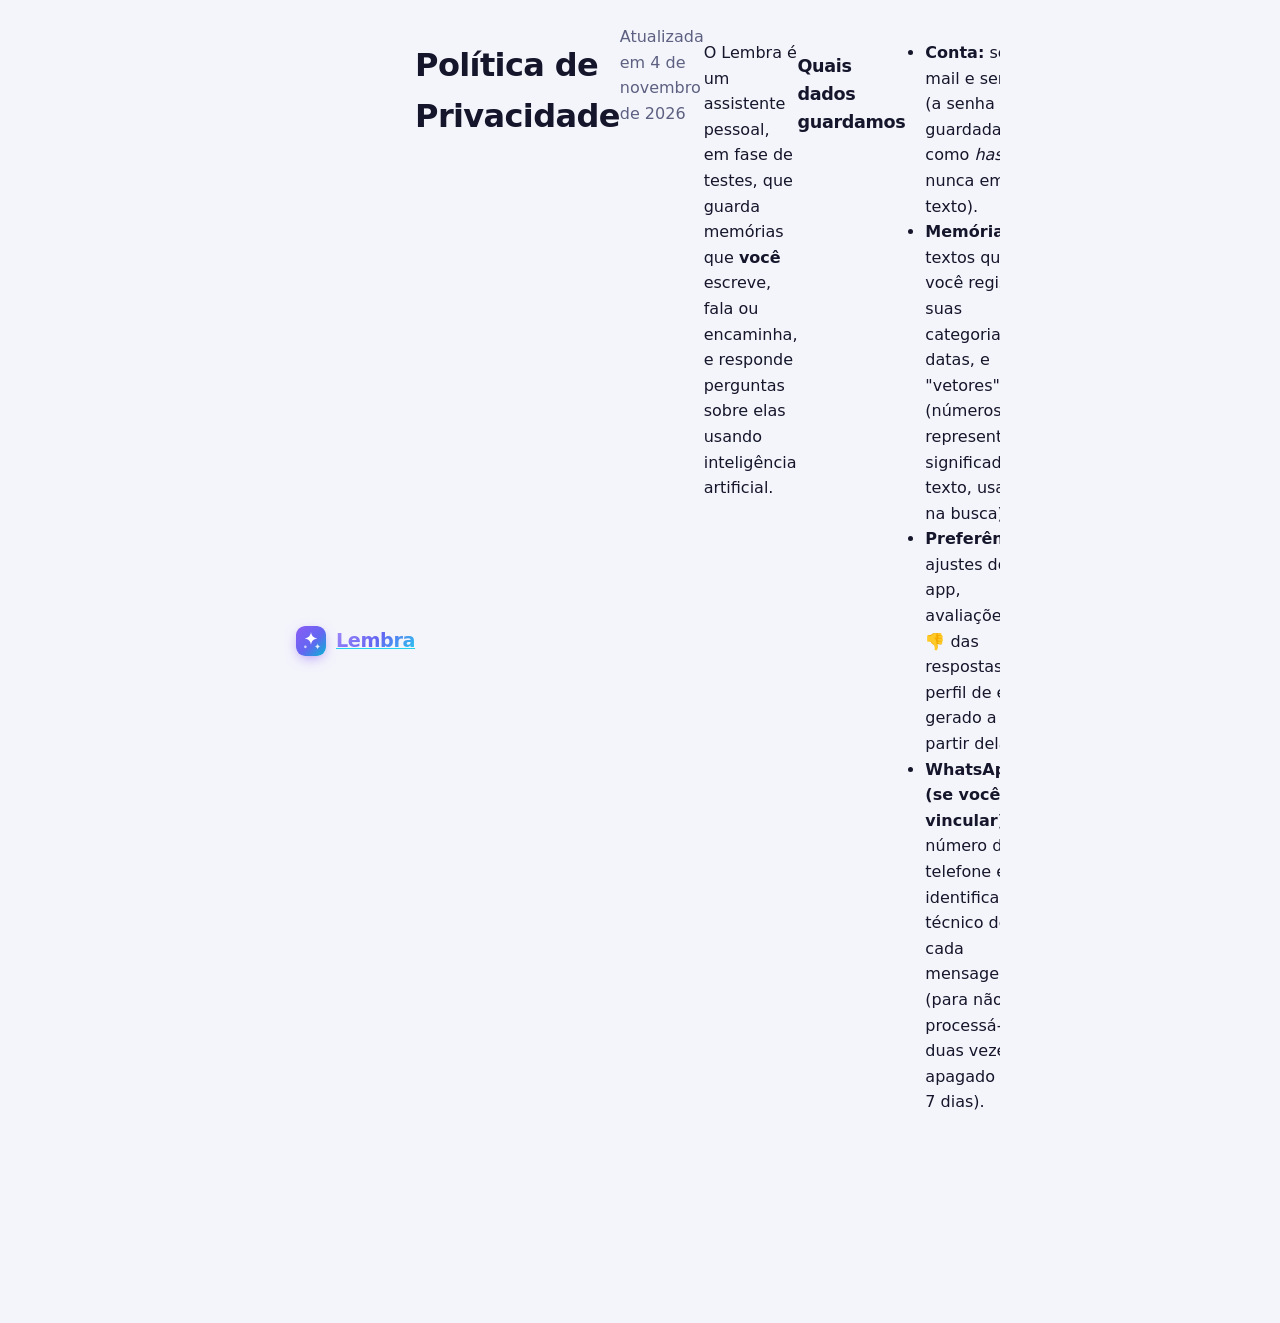
==== web/privacidade.html @ c332d40c "Página de Política de Privacidade (exigida pela Meta para publicar o app) Explica dados guardados, q" ====
<!doctype html>
<html lang="pt-BR">
<head>
  <meta charset="utf-8">
  <meta name="viewport" content="width=device-width, initial-scale=1, viewport-fit=cover">
  <title>Privacidade · Lembra</title>
  <meta name="description" content="Política de Privacidade do Lembra">
  <link rel="icon" href="icons/icon.svg" type="image/svg+xml">
  <link rel="stylesheet" href="styles.css">
  <style>
    .doc { max-width: 720px; margin: 0 auto; padding: 24px 16px 64px; line-height: 1.6; }
    .doc h1 { margin: 16px 0 4px; }
    .doc h2 { margin: 28px 0 8px; font-size: 1.1rem; }
    .doc .atualizado { color: var(--suave); margin: 0 0 16px; }
    .doc ul { padding-left: 20px; }
    .doc a { color: var(--ciano); }
  </style>
</head>
<body>
  <main class="doc">
    <a class="marca" href="./"><img src="icons/icon.svg" alt="" width="28" height="28"> <span class="titulo-gradiente">Lembra</span></a>
    <h1>Política de Privacidade</h1>
    <p class="atualizado">Atualizada em 4 de novembro de 2026</p>

    <p>O Lembra é um assistente pessoal, em fase de testes, que guarda memórias que <b>você</b> escreve,
      fala ou encaminha, e responde perguntas sobre elas usando inteligência artificial.</p>

    <h2>Quais dados guardamos</h2>
    <ul>
      <li><b>Conta:</b> seu e-mail e senha (a senha é guardada só como <i>hash</i>, nunca em texto).</li>
      <li><b>Memórias:</b> os textos que você registra, suas categorias e datas, e "vetores" (números que representam o significado do texto, usados na busca).</li>
      <li><b>Preferências:</b> ajustes do app, avaliações 👍/👎 das respostas e o perfil de estilo gerado a partir delas.</li>
      <li><b>WhatsApp (se você vincular):</b> seu número de telefone e o identificador técnico de cada mensagem (para não processá-la duas vezes, apagado após 7 dias).</li>
    </ul>
    <p>Áudios são transcritos e <b>não são guardados</b>: só o texto resultante, se você o salvar como memória.</p>

    <h2>Quem processa os dados</h2>
    <ul>
      <li><b>Supabase</b> (banco de dados e login, servidores no Brasil): cada pessoa só acessa as próprias memórias (isolamento no próprio banco).</li>
      <li><b>Google Gemini</b> (IA): recebe os trechos necessários para gerar respostas, embeddings, categorias e transcrições. No plano gratuito, o Google pode usar esse conteúdo para melhorar seus produtos. Você pode desligar a IA em Ajustes.</li>
      <li><b>Vercel</b> (hospedagem do app).</li>
      <li><b>Meta / WhatsApp</b> (só se você vincular seu número): transporta as mensagens entre você e o Lembra.</li>
    </ul>
    <p>Não vendemos nem compartilhamos seus dados com mais ninguém, e não há anúncios.</p>

    <h2>Para que usamos</h2>
    <p>Exclusivamente para o funcionamento do app: guardar, buscar e responder sobre suas memórias, e adaptar o
      estilo das respostas a você.</p>

    <h2>Seus direitos e como apagar seus dados (LGPD)</h2>
    <ul>
      <li><b>Memórias:</b> apague qualquer memória a qualquer momento em <i>Memórias</i>.</li>
      <li><b>WhatsApp:</b> desvincule em <i>Ajustes → WhatsApp</i>; o Lembra deixa de responder ao seu número.</li>
      <li><b>Conta inteira:</b> peça a exclusão ao responsável pelo app (contato abaixo). Ao excluir a conta, todas as memórias, ajustes e vínculos são apagados em definitivo.</li>
    </ul>

    <h2>Contato</h2>
    <p>Responsável: Bruno Fernandes (projeto pessoal, sem fins comerciais). Para dúvidas ou pedidos de exclusão,
      fale com quem te convidou para testar o Lembra ou use o contato do app na Meta.</p>
  </main>
</body>
</html>
---- web/styles.css ----
/* =====================================================================
   Lembra — design system
   Tokens (variáveis) no topo: trocar o tema = trocar estes valores.
   ===================================================================== */
:root {
  --fundo: #07070d;
  --fundo-2: #0d0d18;
  --vidro: rgba(255, 255, 255, .045);
  --vidro-forte: rgba(255, 255, 255, .075);
  --borda: rgba(255, 255, 255, .09);
  --borda-forte: rgba(255, 255, 255, .16);
  --texto: #ececf4;
  --suave: #9a9bb3;
  --fraco: #6b6c85;
  --violeta: #8b5cf6;
  --indigo: #6366f1;
  --ciano: #22d3ee;
  --gradiente: linear-gradient(135deg, #a78bfa 0%, #6366f1 50%, #22d3ee 100%);
  --gradiente-suave: linear-gradient(135deg, rgba(139, 92, 246, .18), rgba(34, 211, 238, .12));
  --primaria-texto: #ffffff;
  --erro: #fb7185;
  --ok: #34d399;
  --sombra: 0 10px 30px -12px rgba(0, 0, 0, .6);
  --brilho: 0 0 0 1px rgba(139, 92, 246, .35), 0 8px 30px -6px rgba(99, 102, 241, .55);
  --raio: 18px;
  --raio-p: 12px;
  --seguro-baixo: env(safe-area-inset-bottom, 0px);
  --rapido: 160ms cubic-bezier(.2, .8, .2, 1);
  --medio: 280ms cubic-bezier(.2, .8, .2, 1);
  color-scheme: dark;
}
@media (prefers-color-scheme: light) {
  :root {
    --fundo: #f4f5fb;
    --fundo-2: #ffffff;
    --vidro: rgba(255, 255, 255, .7);
    --vidro-forte: rgba(255, 255, 255, .9);
    --borda: rgba(20, 20, 60, .08);
    --borda-forte: rgba(20, 20, 60, .16);
    --texto: #15162b;
    --suave: #5d6080;
    --fraco: #8a8ca8;
    --gradiente-suave: linear-gradient(135deg, rgba(139, 92, 246, .12), rgba(34, 211, 238, .1));
    --sombra: 0 10px 30px -14px rgba(40, 40, 90, .25);
    color-scheme: light;
  }
}

* { box-sizing: border-box; }
html, body { margin: 0; height: 100%; }
body {
  font-family: "Inter", system-ui, -apple-system, "Segoe UI", Roboto, sans-serif;
  background: var(--fundo);
  color: var(--texto);
  font-size: 16px;
  line-height: 1.5;
  -webkit-font-smoothing: antialiased;
  -webkit-tap-highlight-color: transparent;
  overflow: hidden;
}
[hidden] { display: none !important; }
h1, h2, h3 { margin: 0; letter-spacing: -.02em; }
::selection { background: rgba(139, 92, 246, .35); }

/* Fundo "aurora": manchas de cor desfocadas que se movem devagar */
.aurora {
  position: fixed; inset: -20%; z-index: -1; pointer-events: none;
  background:
    radial-gradient(40% 35% at 20% 15%, rgba(139, 92, 246, .28), transparent 70%),
    radial-gradient(35% 30% at 85% 25%, rgba(34, 211, 238, .16), transparent 70%),
    radial-gradient(45% 40% at 60% 95%, rgba(99, 102, 241, .22), transparent 70%);
  filter: blur(20px);
  animation: aurora 22s ease-in-out infinite alternate;
}
@media (prefers-color-scheme: light) { .aurora { opacity: .55; } }
@keyframes aurora {
  0% { transform: translate3d(0, 0, 0) scale(1); }
  50% { transform: translate3d(-3%, 2%, 0) scale(1.06); }
  100% { transform: translate3d(3%, -2%, 0) scale(1.02); }
}

/* Ícones */
.ic { width: 20px; height: 20px; fill: none; stroke: currentColor; stroke-width: 1.8;
      stroke-linecap: round; stroke-linejoin: round; flex: none; }

.titulo-gradiente {
  background: var(--gradiente); -webkit-background-clip: text; background-clip: text; color: transparent;
}

/* ---------------------------------------------------------- Formulários */
label { display: block; font-weight: 600; font-size: .85rem; margin-bottom: 16px; color: var(--suave); }
input, textarea, select {
  display: block; width: 100%; margin-top: 8px;
  font: inherit; font-size: 16px; font-weight: 400; /* 16px evita zoom automático no iPhone */
  color: var(--texto); background: var(--vidro);
  border: 1px solid var(--borda); border-radius: var(--raio-p); padding: 13px 14px;
  transition: border-color var(--rapido), box-shadow var(--rapido), background var(--rapido);
  backdrop-filter: blur(12px); -webkit-backdrop-filter: blur(12px);
}
input::placeholder, textarea::placeholder { color: var(--fraco); }
textarea { resize: none; line-height: 1.5; min-height: 110px; max-height: 45vh; overflow-y: auto; field-sizing: content; }
input:focus, textarea:focus, select:focus {
  outline: none; border-color: rgba(139, 92, 246, .7);
  box-shadow: 0 0 0 4px rgba(139, 92, 246, .18); background: var(--vidro-forte);
}
fieldset { border: 0; padding: 0; margin: 0 0 16px; }
legend { font-weight: 600; font-size: .85rem; margin-bottom: 10px; color: var(--suave); }
.opcional { color: var(--fraco); font-weight: 400; }
.erro { color: var(--erro); min-height: 1.2em; margin: 4px 0 10px; font-size: .88rem; }

/* ---------------------------------------------------------- Botões */
.botao {
  position: relative; display: inline-flex; align-items: center; justify-content: center; gap: 8px;
  border: 0; border-radius: 14px; padding: 14px 20px; width: 100%;
  font: inherit; font-weight: 600; cursor: pointer; isolation: isolate;
  transition: transform var(--rapido), box-shadow var(--medio), filter var(--rapido), opacity var(--rapido);
}
.botao.primario { background: var(--gradiente); color: var(--primaria-texto); box-shadow: 0 6px 20px -8px rgba(99, 102, 241, .7); }
.botao.primario::after { /* brilho que atravessa o botão no hover */
  content: ""; position: absolute; inset: 0; border-radius: inherit; z-index: -1;
  background: linear-gradient(110deg, transparent 30%, rgba(255, 255, 255, .35) 50%, transparent 70%);
  background-size: 250% 100%; background-position: 150% 0; transition: background-position 700ms ease;
}
.botao.secundario {
  background: var(--gradiente-suave); color: var(--texto); border: 1px solid var(--borda-forte); margin-top: 12px;
}
.botao.pequeno { width: auto; padding: 10px 16px; margin-top: 0; font-size: .9rem; }
.botao:active { transform: scale(.97); }
.botao:disabled { opacity: .55; cursor: progress; }
.botao.redondo { width: 48px; height: 48px; padding: 0; flex: none; border-radius: 16px; }

.botao-texto, .botao-icone {
  display: inline-flex; align-items: center; gap: 6px;
  background: none; border: 0; color: var(--suave); font: inherit; font-weight: 600; font-size: .85rem;
  padding: 8px 10px; border-radius: 10px; cursor: pointer;
  transition: color var(--rapido), background var(--rapido), transform var(--rapido);
}
.botao-texto .ic, .botao-icone .ic { width: 17px; height: 17px; }
.botao-icone { padding: 9px; border: 1px solid var(--borda); background: var(--vidro); }
.apagar { color: var(--erro); }

@media (hover: hover) {
  .botao.primario:hover { transform: translateY(-2px); box-shadow: var(--brilho); }
  .botao.primario:hover::after { background-position: -50% 0; }
  .botao.secundario:hover { transform: translateY(-2px); border-color: rgba(139, 92, 246, .55); box-shadow: var(--brilho); }
  .botao-texto:hover, .botao-icone:hover { color: var(--texto); background: var(--vidro-forte); }
  .apagar:hover { color: var(--erro); background: rgba(251, 113, 133, .1); }
}

/* ---------------------------------------------------------- Chips */
.chips { display: flex; flex-wrap: wrap; gap: 8px; }
.chip {
  border: 1px solid var(--borda); background: var(--vidro); color: var(--suave);
  border-radius: 999px; padding: 8px 14px; font: inherit; font-size: .88rem; font-weight: 500; cursor: pointer;
  transition: all var(--rapido); backdrop-filter: blur(10px);
}
.chip.ativo { background: var(--gradiente); border-color: transparent; color: #fff; box-shadow: 0 4px 16px -6px rgba(99, 102, 241, .8); }
.chip { display: inline-flex; align-items: center; gap: 5px; line-height: 1.2; }
.chip .ic { width: 15px; height: 15px; stroke-width: 2.2; }
.chip-nova { border-style: dashed; color: var(--violeta); }
.dica-cat { color: var(--fraco); font-size: .82rem; margin: 10px 0 0; }
@media (hover: hover) {
  .chip:not(.ativo):hover { color: var(--texto); border-color: var(--borda-forte); transform: translateY(-1px); }
}

/* ---------------------------------------------------------- Login */
.auth { position: fixed; inset: 0; display: grid; place-items: center; padding: 24px 16px; overflow-y: auto; }
.auth-caixa {
  width: 100%; max-width: 400px; text-align: center; padding: 32px 24px;
  background: var(--vidro); border: 1px solid var(--borda); border-radius: 28px;
  backdrop-filter: blur(24px); -webkit-backdrop-filter: blur(24px); box-shadow: var(--sombra);
  animation: surgir 600ms cubic-bezier(.2, .8, .2, 1) both;
}
.auth-caixa form { text-align: left; margin-top: 22px; }
.logo-orbe { width: 84px; height: 84px; margin: 0 auto 14px; position: relative; }
.logo-orbe::before {
  content: ""; position: absolute; inset: -14px; border-radius: 50%;
  background: var(--gradiente); filter: blur(26px); opacity: .55; animation: pulsar 4s ease-in-out infinite;
}
.auth-logo { position: relative; width: 84px; height: 84px; border-radius: 24px; }
.auth h1 { font-size: 2.1rem; font-weight: 700; }
.sub { color: var(--suave); margin: 6px 0 24px; font-size: .95rem; }
.abas-auth { display: flex; background: var(--vidro); border: 1px solid var(--borda); border-radius: 14px; padding: 4px; }
.aba-auth {
  flex: 1; border: 0; background: none; padding: 10px; border-radius: 10px;
  font: inherit; font-weight: 600; color: var(--suave); cursor: pointer; transition: all var(--rapido);
}
.aba-auth.ativa { background: var(--vidro-forte); color: var(--texto); box-shadow: inset 0 0 0 1px var(--borda-forte); }

/* ---------------------------------------------------------- Estrutura */
#app { display: flex; flex-direction: column; height: 100%; }
.topo {
  display: flex; align-items: center; justify-content: space-between;
  padding: 12px 16px; padding-top: max(12px, env(safe-area-inset-top));
  background: linear-gradient(to bottom, var(--fundo), transparent);
  position: relative; z-index: 2;
}
.marca { display: flex; align-items: center; gap: 10px; font-weight: 700; font-size: 1.2rem; letter-spacing: -.02em; }
.marca img { width: 30px; height: 30px; border-radius: 9px; box-shadow: 0 4px 14px -4px rgba(139, 92, 246, .8); }
main { flex: 1; overflow: hidden; display: flex; }
.tela {
  flex: 1; overflow-y: auto; padding: 8px 16px 120px; max-width: 760px; margin: 0 auto; width: 100%;
  animation: entrar 360ms cubic-bezier(.2, .8, .2, 1) both;
}
.titulo-tela { font-size: 1.55rem; font-weight: 700; margin-bottom: 4px; }
.sub-tela { color: var(--suave); margin: 0 0 20px; font-size: .92rem; }

/* Navegação: pílula flutuante */
.abas {
  position: fixed; left: 50%; transform: translateX(-50%);
  bottom: calc(14px + var(--seguro-baixo)); z-index: 5;
  display: flex; gap: 4px; padding: 6px; width: min(440px, calc(100% - 24px));
  background: rgba(20, 20, 34, .72); border: 1px solid var(--borda-forte); border-radius: 22px;
  backdrop-filter: blur(22px) saturate(1.4); -webkit-backdrop-filter: blur(22px) saturate(1.4);
  box-shadow: 0 16px 40px -12px rgba(0, 0, 0, .7);
}
@media (prefers-color-scheme: light) { .abas { background: rgba(255, 255, 255, .78); } }
.aba {
  flex: 1; border: 0; background: none; padding: 8px 4px; font: inherit; font-size: .7rem; font-weight: 600;
  color: var(--fraco); display: flex; flex-direction: column; align-items: center; gap: 3px;
  border-radius: 16px; cursor: pointer; transition: color var(--rapido), background var(--medio);
}
.aba .ic { width: 22px; height: 22px; transition: transform var(--medio); }
.aba.ativa { color: var(--texto); background: var(--gradiente-suave); }
.aba.ativa .ic { color: var(--violeta); transform: translateY(-1px) scale(1.08); }
@media (hover: hover) { .aba:not(.ativa):hover { color: var(--texto); background: var(--vidro); } }

/* ---------------------------------------------------------- Perguntar */
#tela-perguntar { display: flex; flex-direction: column; padding: 0; }
.conversa { flex: 1; overflow-y: auto; padding: 8px 16px 16px; display: flex; flex-direction: column; gap: 14px; }
.barra-pergunta { padding: 8px 16px calc(96px + var(--seguro-baixo)); }
.linha-pergunta {
  display: flex; gap: 6px; align-items: center; padding: 6px;
  background: var(--vidro); border: 1px solid var(--borda-forte); border-radius: 20px;
  backdrop-filter: blur(18px); -webkit-backdrop-filter: blur(18px); box-shadow: var(--sombra);
  transition: border-color var(--rapido), box-shadow var(--rapido);
}
.linha-pergunta:focus-within { border-color: rgba(139, 92, 246, .7); box-shadow: 0 0 0 4px rgba(139, 92, 246, .16), var(--sombra); }
.linha-pergunta input { margin: 0; border: 0; background: none; backdrop-filter: none; box-shadow: none; padding: 10px 6px; }
.linha-pergunta input:focus { box-shadow: none; background: none; }
.filtro-mini { width: auto; }

.boas-vindas { margin: auto; padding: 24px 8px; text-align: center; animation: surgir 700ms cubic-bezier(.2, .8, .2, 1) both; }
.orbe {
  width: 72px; height: 72px; margin: 0 auto 18px; border-radius: 24px; display: grid; place-items: center;
  background: var(--gradiente); color: #fff; position: relative;
  box-shadow: 0 0 0 1px rgba(255, 255, 255, .15) inset, 0 18px 50px -10px rgba(139, 92, 246, .8);
  animation: flutuar 5s ease-in-out infinite;
}
.orbe .ic { width: 34px; height: 34px; stroke-width: 1.6; }
.vazio-titulo { font-weight: 700; color: var(--texto); font-size: 1.15rem; margin: 0 0 4px; }
.vazio { text-align: center; color: var(--suave); }
.sugestoes { display: flex; flex-wrap: wrap; justify-content: center; gap: 8px; margin-top: 20px; }
.sugestao {
  border: 1px solid var(--borda); background: var(--vidro); color: var(--texto);
  border-radius: 14px; padding: 10px 14px; font: inherit; font-size: .88rem; cursor: pointer;
  transition: all var(--rapido); backdrop-filter: blur(10px);
}
@media (hover: hover) {
  .sugestao:hover { border-color: rgba(139, 92, 246, .6); transform: translateY(-2px); box-shadow: var(--brilho); }
}

.balao {
  max-width: 88%; padding: 13px 16px; border-radius: 20px; line-height: 1.55;
  white-space: pre-wrap; word-wrap: break-word; animation: mensagem 380ms cubic-bezier(.2, .8, .2, 1) both;
}
.balao.usuario {
  align-self: flex-end; background: var(--gradiente); color: #fff; border-bottom-right-radius: 6px;
  box-shadow: 0 8px 24px -10px rgba(99, 102, 241, .8);
}
.balao.lembra {
  align-self: flex-start; background: var(--vidro); border: 1px solid var(--borda);
  backdrop-filter: blur(18px); -webkit-backdrop-filter: blur(18px);
  border-bottom-left-radius: 6px; padding-left: 46px; position: relative;
}
.balao.lembra::before { /* avatar do Lembra */
  content: ""; position: absolute; left: 12px; top: 12px; width: 24px; height: 24px; border-radius: 8px;
  background: url("icons/icon.svg") center / cover;
  box-shadow: 0 2px 10px -2px rgba(139, 92, 246, .8);
}
.balao.pensando { color: var(--suave); }
.balao.pensando .texto-pensando { /* brilho que percorre o texto enquanto a IA pensa */
  background: linear-gradient(90deg, var(--fraco) 20%, var(--texto) 50%, var(--fraco) 80%);
  background-size: 200% 100%; -webkit-background-clip: text; background-clip: text; color: transparent;
  animation: shimmer 1.6s linear infinite;
}
.pontinhos { display: inline-flex; gap: 4px; margin-left: 8px; vertical-align: middle; }
.pontinhos i { width: 6px; height: 6px; border-radius: 50%; background: var(--violeta); animation: pulo 1.2s infinite ease-in-out; }
.pontinhos i:nth-child(2) { animation-delay: .15s; background: var(--indigo); }
.pontinhos i:nth-child(3) { animation-delay: .3s; background: var(--ciano); }
.fontes { margin-top: 12px; font-size: .85rem; white-space: normal; }
.fontes summary {
  cursor: pointer; color: var(--violeta); font-weight: 600; list-style: none; display: inline-flex; align-items: center; gap: 6px;
}
.fontes summary::-webkit-details-marker { display: none; }
.fontes summary::before { content: "›"; display: inline-block; transition: transform var(--rapido); font-size: 1.1rem; }
.fontes[open] summary::before { transform: rotate(90deg); }
.fonte {
  padding: 10px 12px; margin-top: 8px; background: var(--vidro); border: 1px solid var(--borda);
  border-left: 3px solid transparent; border-image: var(--gradiente) 1; border-image-slice: 0 0 0 1;
  border-radius: 10px; white-space: pre-wrap; animation: mensagem 300ms both;
}
.fonte-meta { display: flex; flex-wrap: wrap; align-items: center; gap: 6px; color: var(--fraco); font-size: .76rem; margin-bottom: 4px; }
.nota {
  background: var(--gradiente-suave); border: 1px solid var(--borda); border-radius: 999px;
  padding: 1px 8px; font-weight: 600; color: var(--texto); font-variant-numeric: tabular-nums;
}

/* ---------------------------------------------------------- Cartões e listas */
.cartao, .item {
  background: var(--vidro); border: 1px solid var(--borda); border-radius: var(--raio); padding: 18px;
  backdrop-filter: blur(18px); -webkit-backdrop-filter: blur(18px); box-shadow: var(--sombra);
  transition: transform var(--medio), border-color var(--medio), box-shadow var(--medio);
}
.cartao { margin-bottom: 14px; }
.cartao h3 { font-size: 1.02rem; margin-bottom: 6px; }
@media (hover: hover) {
  .item:hover { transform: translateY(-2px); border-color: var(--borda-forte); box-shadow: 0 16px 40px -18px rgba(99, 102, 241, .55); }
}
.cabecalho-lista { display: flex; justify-content: space-between; align-items: center; gap: 8px; margin-bottom: 14px; }
.cabecalho-lista .menu { margin: 0; }
.lista { list-style: none; margin: 0; padding: 0; display: flex; flex-direction: column; gap: 12px; }
.lista > .item { animation: entrar 360ms cubic-bezier(.2, .8, .2, 1) both; }
.lista > .item:nth-child(2) { animation-delay: 40ms; }
.lista > .item:nth-child(3) { animation-delay: 80ms; }
.lista > .item:nth-child(4) { animation-delay: 120ms; }
.item-texto { white-space: pre-wrap; word-wrap: break-word; line-height: 1.55; margin: 0 0 12px; }
.item-rodape { display: flex; justify-content: space-between; align-items: center; gap: 8px; font-size: .8rem; color: var(--fraco); flex-wrap: wrap; }
.item-info { display: flex; flex-wrap: wrap; align-items: center; gap: 6px 10px; min-width: 0; }
.etiqueta {
  display: inline-flex; align-items: center; gap: 5px;
  background: var(--gradiente-suave); color: var(--texto); border: 1px solid var(--borda);
  border-radius: 999px; padding: 3px 10px; font-weight: 600; font-size: .78rem;
}
.etiqueta::before { content: ""; width: 6px; height: 6px; border-radius: 50%; background: var(--gradiente); }
.acoes { display: flex; gap: 2px; align-items: center; flex-wrap: wrap; justify-content: flex-end; }
.suave { color: var(--fraco); }
.item-cat { display: flex; justify-content: space-between; align-items: center; gap: 8px; padding: 14px 16px; }
.item-cat .acoes { flex-wrap: nowrap; flex: none; }
.item.editando { display: flex; flex-direction: column; gap: 10px; }
.item.editando textarea, .item.editando select, .item.editando input { margin: 0; }
.vazio .vazio-titulo + p { margin: 0; }
li.vazio { padding: 40px 16px; }

/* ---------------------------------------------------------- Ajustes / Laboratório */
.segmentos {
  display: flex; gap: 4px; background: var(--vidro); border: 1px solid var(--borda);
  border-radius: 16px; padding: 4px; margin-bottom: 16px; backdrop-filter: blur(14px);
}
.segmento {
  flex: 1; display: inline-flex; align-items: center; justify-content: center; gap: 6px;
  border: 0; background: none; padding: 10px 4px; border-radius: 12px; font: inherit;
  font-size: .85rem; font-weight: 600; color: var(--suave); cursor: pointer; transition: all var(--rapido);
}
.segmento .ic { width: 16px; height: 16px; }
.segmento.ativo { background: var(--gradiente-suave); color: var(--texto); box-shadow: inset 0 0 0 1px var(--borda-forte); }
@media (hover: hover) { .segmento:not(.ativo):hover { color: var(--texto); } }
.sub { animation: entrar 300ms cubic-bezier(.2, .8, .2, 1) both; }
.campo-faixa { margin-bottom: 20px; }
.campo-faixa label { display: flex; justify-content: space-between; align-items: baseline; gap: 8px; margin-bottom: 2px; color: var(--texto); }
.campo-faixa output {
  font-weight: 700; white-space: nowrap; font-variant-numeric: tabular-nums;
  background: var(--gradiente); -webkit-background-clip: text; background-clip: text; color: transparent;
}
/* Controle deslizante personalizado */
input[type=range] {
  -webkit-appearance: none; appearance: none; height: 6px; padding: 0; margin: 16px 0 14px;
  border: 0; border-radius: 999px; background: var(--borda-forte); backdrop-filter: none;
}
input[type=range]:focus { box-shadow: none; background: var(--borda-forte); }
input[type=range]::-webkit-slider-thumb {
  -webkit-appearance: none; width: 22px; height: 22px; border-radius: 50%; cursor: grab;
  background: #fff; border: 4px solid var(--indigo); box-shadow: 0 0 0 6px rgba(99, 102, 241, .18), 0 4px 12px rgba(0, 0, 0, .4);
  transition: transform var(--rapido), box-shadow var(--rapido);
}
input[type=range]::-moz-range-thumb {
  width: 16px; height: 16px; border-radius: 50%; background: #fff; border: 4px solid var(--indigo); cursor: grab;
}
input[type=range]:active::-webkit-slider-thumb { transform: scale(1.15); box-shadow: 0 0 0 10px rgba(99, 102, 241, .22); }
.ajuda { color: var(--fraco); font-size: .82rem; line-height: 1.45; margin: 4px 0 0; }
.interruptor { display: flex; align-items: center; gap: 12px; margin: 6px 0 0; color: var(--texto); cursor: pointer; }
.interruptor input { /* interruptor estilo iOS */
  -webkit-appearance: none; appearance: none; width: 46px; height: 28px; margin: 0; padding: 0; flex: none;
  border-radius: 999px; background: var(--borda-forte); position: relative; cursor: pointer;
  transition: background var(--medio); backdrop-filter: none; border: 0;
}
.interruptor input::after {
  content: ""; position: absolute; top: 3px; left: 3px; width: 22px; height: 22px; border-radius: 50%;
  background: #fff; box-shadow: 0 2px 6px rgba(0, 0, 0, .35); transition: transform var(--medio);
}
.interruptor input:checked { background: var(--gradiente); }
.interruptor input:checked::after { transform: translateX(18px); }
.interruptor + .ajuda { margin-bottom: 18px; }
.info-fixa {
  font-size: .8rem; color: var(--suave); background: var(--gradiente-suave);
  border: 1px solid var(--borda); border-radius: 12px; padding: 10px 12px;
}
.linha-nova-cat { display: flex; gap: 8px; align-items: center; margin-top: 12px; }
.linha-nova-cat input { margin: 0; }
form.linha-nova-cat { margin-top: 0; padding: 10px; }
.lista-chunks { list-style: none; padding: 0; margin: 12px 0 0; display: flex; flex-direction: column; gap: 8px; }
.chunk {
  background: var(--vidro); border: 1px solid var(--borda); border-left: 3px solid var(--violeta);
  border-radius: 10px; padding: 9px 11px; font-size: .88rem; white-space: pre-wrap; word-wrap: break-word;
  animation: mensagem 300ms both;
}
.chunk:nth-child(even) { border-left-color: var(--ciano); }
.resumo-lab { font-weight: 600; margin: 14px 0 0; }
.dicas { margin: 6px 0 0; padding-left: 18px; color: var(--suave); font-size: .88rem; line-height: 1.6; }
.dicas b { color: var(--texto); }
#lab-texto { margin-top: 10px; }

/* ---------------------------------------------------------- Importar conversa */
.passos p { margin: 0 0 8px; }
.passos code { background: var(--vidro-forte); border-radius: 6px; padding: 1px 6px; }
.arquivo { position: relative; }
.arquivo input { position: absolute; opacity: 0; width: 1px; height: 1px; }
.arquivo-caixa {
  display: flex; align-items: center; justify-content: center; gap: 10px; margin-top: 2px;
  padding: 22px; border: 1.5px dashed var(--borda-forte); border-radius: var(--raio);
  background: var(--vidro); color: var(--texto); font-weight: 600; cursor: pointer;
  transition: border-color var(--rapido), background var(--rapido), transform var(--rapido);
}
.arquivo input:focus-visible + .arquivo-caixa { border-color: var(--violeta); box-shadow: 0 0 0 4px rgba(139, 92, 246, .18); }
.arquivo.escolhido .arquivo-caixa { border-style: solid; border-color: rgba(139, 92, 246, .6); background: var(--gradiente-suave); }
@media (hover: hover) { .arquivo-caixa:hover { border-color: var(--violeta); transform: translateY(-1px); } }
.numeros { list-style: none; padding: 0; margin: 8px 0 12px; display: grid; grid-template-columns: 1fr 1fr; gap: 8px; }
.numeros li { background: var(--vidro); border: 1px solid var(--borda); border-radius: 12px; padding: 10px 12px; font-size: .8rem; color: var(--suave); }
.numeros b { display: block; font-size: 1.1rem; color: var(--texto); }
.numeros li.largo { grid-column: 1 / -1; }
.exemplo {
  white-space: pre-wrap; word-wrap: break-word; font: inherit; font-size: .84rem; color: var(--suave);
  background: var(--vidro); border: 1px solid var(--borda); border-radius: 12px; padding: 12px; margin: 0 0 14px;
  max-height: 220px; overflow-y: auto;
}

/* ---------------------------------------------------------- Menu de seleção */
.select-escondido { position: absolute !important; width: 1px; height: 1px; opacity: 0; pointer-events: none; }
.menu { position: relative; display: inline-block; margin-top: 8px; }
label .menu, .item.editando .menu { display: block; }
.menu-botao {
  display: inline-flex; align-items: center; gap: 8px; width: 100%;
  background: var(--vidro); color: var(--texto); border: 1px solid var(--borda); border-radius: 999px;
  padding: 9px 14px; font: inherit; font-size: .88rem; font-weight: 500; cursor: pointer;
  backdrop-filter: blur(12px); -webkit-backdrop-filter: blur(12px);
  transition: border-color var(--rapido), background var(--rapido), box-shadow var(--rapido);
}
label .menu-botao, .item.editando .menu-botao { border-radius: var(--raio-p); padding: 13px 14px; font-size: 16px; }
.menu-botao .ic { width: 16px; height: 16px; color: var(--fraco); }
.menu-botao .ic:last-child { margin-left: auto; transition: transform var(--medio); }
.menu.aberto .menu-botao .ic:last-child { transform: rotate(180deg); }
.menu-rotulo { white-space: nowrap; overflow: hidden; text-overflow: ellipsis; }
.menu.aberto .menu-botao, .menu-botao:focus-visible {
  outline: none; border-color: rgba(139, 92, 246, .6); box-shadow: 0 0 0 4px rgba(139, 92, 246, .14);
}
@media (hover: hover) { .menu-botao:hover { border-color: var(--borda-forte); background: var(--vidro-forte); } }
.menu-lista {
  position: absolute; left: 0; top: calc(100% + 8px); z-index: 30; min-width: 100%; width: max-content; max-width: min(320px, 86vw);
  max-height: 300px; overflow-y: auto; list-style: none; margin: 0; padding: 6px;
  /* fundo SÓLIDO: vidro fosco não funciona dentro de outro vidro (a barra de pergunta) */
  background: #161624; border: 1px solid var(--borda-forte); border-radius: 16px;
  box-shadow: 0 24px 60px -16px rgba(0, 0, 0, .75), 0 0 0 1px rgba(139, 92, 246, .08); transform-origin: top left;
  animation: menuAbrir 180ms cubic-bezier(.2, .8, .2, 1) both;
}
@media (prefers-color-scheme: light) { .menu-lista { background: #ffffff; box-shadow: 0 24px 60px -18px rgba(40, 40, 90, .35); } }
.menu.para-cima .menu-lista { top: auto; bottom: calc(100% + 8px); transform-origin: bottom left; }
.menu-item {
  display: flex; align-items: center; justify-content: space-between; gap: 16px;
  padding: 10px 12px; border-radius: 10px; font-size: .92rem; cursor: pointer; outline: none;
  transition: background var(--rapido), color var(--rapido);
}
.menu-item .ic { width: 16px; height: 16px; color: var(--violeta); opacity: 0; }
.menu-item.escolhido { color: var(--texto); font-weight: 600; }
.menu-item.escolhido .ic { opacity: 1; }
.menu-item:hover, .menu-item:focus { background: var(--gradiente-suave); }
@keyframes menuAbrir { from { opacity: 0; transform: translateY(-4px) scale(.97); } to { opacity: 1; transform: none; } }

/* Filtro dentro da barra de pergunta */
.linha-pergunta .menu { margin: 0; flex: none; }
.linha-pergunta .menu-botao { padding: 9px 12px; background: var(--vidro-forte); max-width: 140px; }
.linha-pergunta .menu.compacto .menu-rotulo { max-width: 72px; }

/* ---------------------------------------------------------- Resposta formatada */
.resposta p { margin: 0 0 10px; }
.resposta p:last-child { margin-bottom: 0; }
.resposta ul, .resposta ol { margin: 4px 0 10px; padding-left: 20px; }
.resposta li { margin: 4px 0; }
.resposta li::marker { color: var(--violeta); }
.resposta strong { font-weight: 650; color: var(--texto); }
.resposta p, .resposta li { animation: revelar 420ms cubic-bezier(.2, .8, .2, 1) both; animation-delay: var(--atraso, 0ms); }
.balao.lembra { white-space: normal; }
.cita {
  display: inline-grid; place-items: center; min-width: 18px; height: 18px; padding: 0 5px; margin: 0 2px;
  border-radius: 6px; font-size: .7rem; font-weight: 700; vertical-align: 1px;
  background: var(--gradiente); color: #fff;
}
.sem-ia .resposta { color: var(--suave); }
.fontes summary .ic { width: 15px; height: 15px; }
.fontes summary::before { content: none; }
.fonte-meta .nota { margin-left: auto; }
@keyframes revelar { from { opacity: 0; transform: translateY(4px); filter: blur(3px); } to { opacity: 1; transform: none; filter: none; } }

/* ---------------------------------------------------------- Microfone */
.botao-mic {
  position: relative; flex: none; display: inline-flex; align-items: center; justify-content: center; gap: 6px;
  height: 44px; min-width: 44px; padding: 0 12px; border-radius: 14px; cursor: pointer;
  background: var(--vidro-forte); color: var(--suave); border: 1px solid var(--borda);
  font: inherit; font-size: .82rem; font-weight: 600; font-variant-numeric: tabular-nums;
  transition: color var(--rapido), background var(--rapido), border-color var(--rapido), transform var(--rapido);
}
.botao-mic .ic { width: 19px; height: 19px; }
.botao-mic .tempo:empty { display: none; }
.botao-mic.gravando { color: #fff; background: linear-gradient(135deg, #f43f5e, #e11d48); border-color: transparent; }
.botao-mic.gravando::after { /* onda pulsando enquanto grava */
  content: ""; position: absolute; inset: -4px; border-radius: 18px; border: 2px solid rgba(244, 63, 94, .55);
  animation: ondaMic 1.4s ease-out infinite;
}
.botao-mic.transcrevendo { color: var(--violeta); cursor: progress; }
.botao-mic.transcrevendo .ic { animation: pulsar 1s ease-in-out infinite; }
@media (hover: hover) { .botao-mic:not(.gravando):hover { color: var(--texto); border-color: var(--borda-forte); transform: translateY(-1px); } }
@keyframes ondaMic { from { transform: scale(1); opacity: 1; } to { transform: scale(1.35); opacity: 0; } }
.rotulo-com-mic { display: flex; align-items: center; justify-content: space-between; gap: 10px; margin-bottom: 8px;
                  font-weight: 600; font-size: .85rem; color: var(--suave); }
.botao-mic.com-texto { height: 36px; border-radius: 999px; background: var(--gradiente-suave); color: var(--texto); }
label.sem-rotulo { margin-bottom: 16px; }
label.sem-rotulo textarea { margin-top: 0; }

/* ---------------------------------------------------------- Sugestão de categoria */
.sugestao-cat {
  display: flex; flex-wrap: wrap; align-items: center; gap: 8px; margin-bottom: 12px; padding: 10px 12px;
  border-radius: 14px; background: var(--gradiente-suave); border: 1px solid rgba(139, 92, 246, .35);
  font-size: .85rem; color: var(--suave); animation: surgir 320ms cubic-bezier(.2, .8, .2, 1) both;
}
.sugestao-cat > .ic { width: 16px; height: 16px; color: var(--violeta); }
.ativo-sugerido { background: var(--gradiente); color: #fff; border-color: transparent; font-weight: 600; }
.sugestao-cat .motivo { flex-basis: 100%; font-size: .78rem; color: var(--fraco); }

/* ---------------------------------------------------------- Passos do agente */
.passos-agente { margin-top: 12px; font-size: .84rem; white-space: normal; }
.passos-agente summary {
  cursor: pointer; list-style: none; display: inline-flex; align-items: center; gap: 6px;
  color: var(--ciano); font-weight: 600;
}
.passos-agente summary::-webkit-details-marker { display: none; }
.passos-agente summary .ic { width: 16px; height: 16px; }
.passos-agente ol { list-style: none; margin: 10px 0 0; padding: 0 0 0 10px; border-left: 2px solid var(--borda-forte); display: grid; gap: 8px; }
.passos-agente li { display: flex; align-items: flex-start; gap: 8px; position: relative; animation: mensagem 300ms both; }
.passos-agente li::before {
  content: ""; position: absolute; left: -15px; top: 7px; width: 8px; height: 8px; border-radius: 50%;
  background: var(--gradiente); box-shadow: 0 0 0 3px var(--fundo);
}
.passos-agente li .ic { width: 15px; height: 15px; margin-top: 2px; color: var(--violeta); }
.passos-agente li b { font-weight: 600; }
.passo-resumo { margin-left: auto; color: var(--fraco); white-space: nowrap; font-variant-numeric: tabular-nums; }
.selo {
  display: inline-block; margin-left: 6px; padding: 1px 7px; border-radius: 999px; font-size: .68rem; font-weight: 700;
  text-transform: uppercase; letter-spacing: .04em; background: var(--gradiente); color: #fff; vertical-align: 2px;
}

/* ---------------------------------------------------------- Avaliação 👍/👎 e perfil */
.avaliacao { display: flex; align-items: center; gap: 6px; margin-top: 12px; font-size: .8rem; color: var(--fraco); white-space: normal; }
.avaliacao input { margin: 0; padding: 8px 10px; font-size: 14px; }
.pergunta-voto { margin-right: 2px; }
.botao-voto {
  display: inline-grid; place-items: center; width: 32px; height: 32px; border-radius: 10px; cursor: pointer;
  background: none; border: 1px solid var(--borda); color: var(--fraco); transition: all var(--rapido);
}
.botao-voto .ic { width: 15px; height: 15px; }
@media (hover: hover) { .botao-voto:hover { color: var(--texto); border-color: var(--borda-forte); transform: translateY(-1px); } }
.obrigado { color: var(--suave); animation: revelar 300ms both; }
.cartao h3 { display: flex; align-items: center; gap: 8px; }
.cartao h3 .ic { width: 18px; height: 18px; color: var(--violeta); }
#perfil-estilo { margin: 10px 0; }
.acoes-perfil { display: flex; align-items: center; gap: 8px; }

/* ---------------------------------------------------------- Estados vazios */
.estado-vazio { list-style: none; text-align: center; padding: 48px 16px !important; }
.orbe.pequeno { width: 56px; height: 56px; border-radius: 18px; margin-bottom: 14px; }
.orbe.pequeno .ic { width: 26px; height: 26px; }

/* ---------------------------------------------------------- Aviso (toast) */
.aviso {
  position: fixed; left: 50%; top: calc(72px + env(safe-area-inset-top, 0px)); transform: translateX(-50%);
  display: flex; align-items: center; gap: 8px;
  background: rgba(20, 20, 34, .85); color: #fff; padding: 11px 16px; border-radius: 14px;
  border: 1px solid var(--borda-forte); backdrop-filter: blur(18px); -webkit-backdrop-filter: blur(18px);
  font-size: .9rem; font-weight: 500; max-width: calc(100% - 32px); z-index: 20;
  box-shadow: 0 16px 40px -12px rgba(0, 0, 0, .6); animation: toast 360ms cubic-bezier(.2, .8, .2, 1) both;
}
.aviso::before { content: ""; width: 8px; height: 8px; border-radius: 50%; background: var(--ok); box-shadow: 0 0 10px var(--ok); flex: none; }

/* ---------------------------------------------------------- Animações */
@keyframes surgir { from { opacity: 0; transform: translateY(14px) scale(.98); } to { opacity: 1; transform: none; } }
@keyframes entrar { from { opacity: 0; transform: translateY(8px); } to { opacity: 1; transform: none; } }
@keyframes mensagem { from { opacity: 0; transform: translateY(10px) scale(.98); } to { opacity: 1; transform: none; } }
@keyframes toast { from { opacity: 0; transform: translate(-50%, -12px); } to { opacity: 1; transform: translate(-50%, 0); } }
@keyframes flutuar { 0%, 100% { transform: translateY(0); } 50% { transform: translateY(-6px); } }
@keyframes pulsar { 0%, 100% { opacity: .45; transform: scale(1); } 50% { opacity: .7; transform: scale(1.08); } }
@keyframes shimmer { from { background-position: 200% 0; } to { background-position: -200% 0; } }
@keyframes pulo { 0%, 80%, 100% { transform: translateY(0); opacity: .5; } 40% { transform: translateY(-5px); opacity: 1; } }

/* Quem pediu ao sistema para reduzir movimento não vê animações */
@media (prefers-reduced-motion: reduce) {
  *, *::before, *::after { animation: none !important; transition: none !important; }
}

/* ---------- WhatsApp ---------- */
.zap-status { display: flex; align-items: center; gap: 8px; margin: 4px 0 12px; color: var(--texto); }
.zap-status .ic { width: 18px; height: 18px; color: var(--ok); flex: none; }
.botao-texto.perigo { color: var(--erro); }
.zap-codigo-caixa { display: grid; gap: 10px; margin-top: 14px; text-align: center; }
.zap-codigo {
  margin: 0; padding: 14px; border-radius: var(--raio-p); border: 1px dashed var(--borda-forte);
  background: var(--vidro-forte); font: 700 1.6rem/1 ui-monospace, "SF Mono", Menlo, Consolas, monospace;
  letter-spacing: .25em; color: var(--texto); user-select: all;
}
a.botao { text-decoration: none; text-align: center; }
/* 4 abas em telas estreitas: sem ícone, para o texto caber */
@media (max-width: 420px) {
  .segmentos .segmento { font-size: .78rem; padding: 10px 2px; }
  .segmentos .segmento .ic { display: none; }
}

.link-privacidade { text-align: center; margin-top: 16px; }
.link-privacidade a { color: var(--suave); }
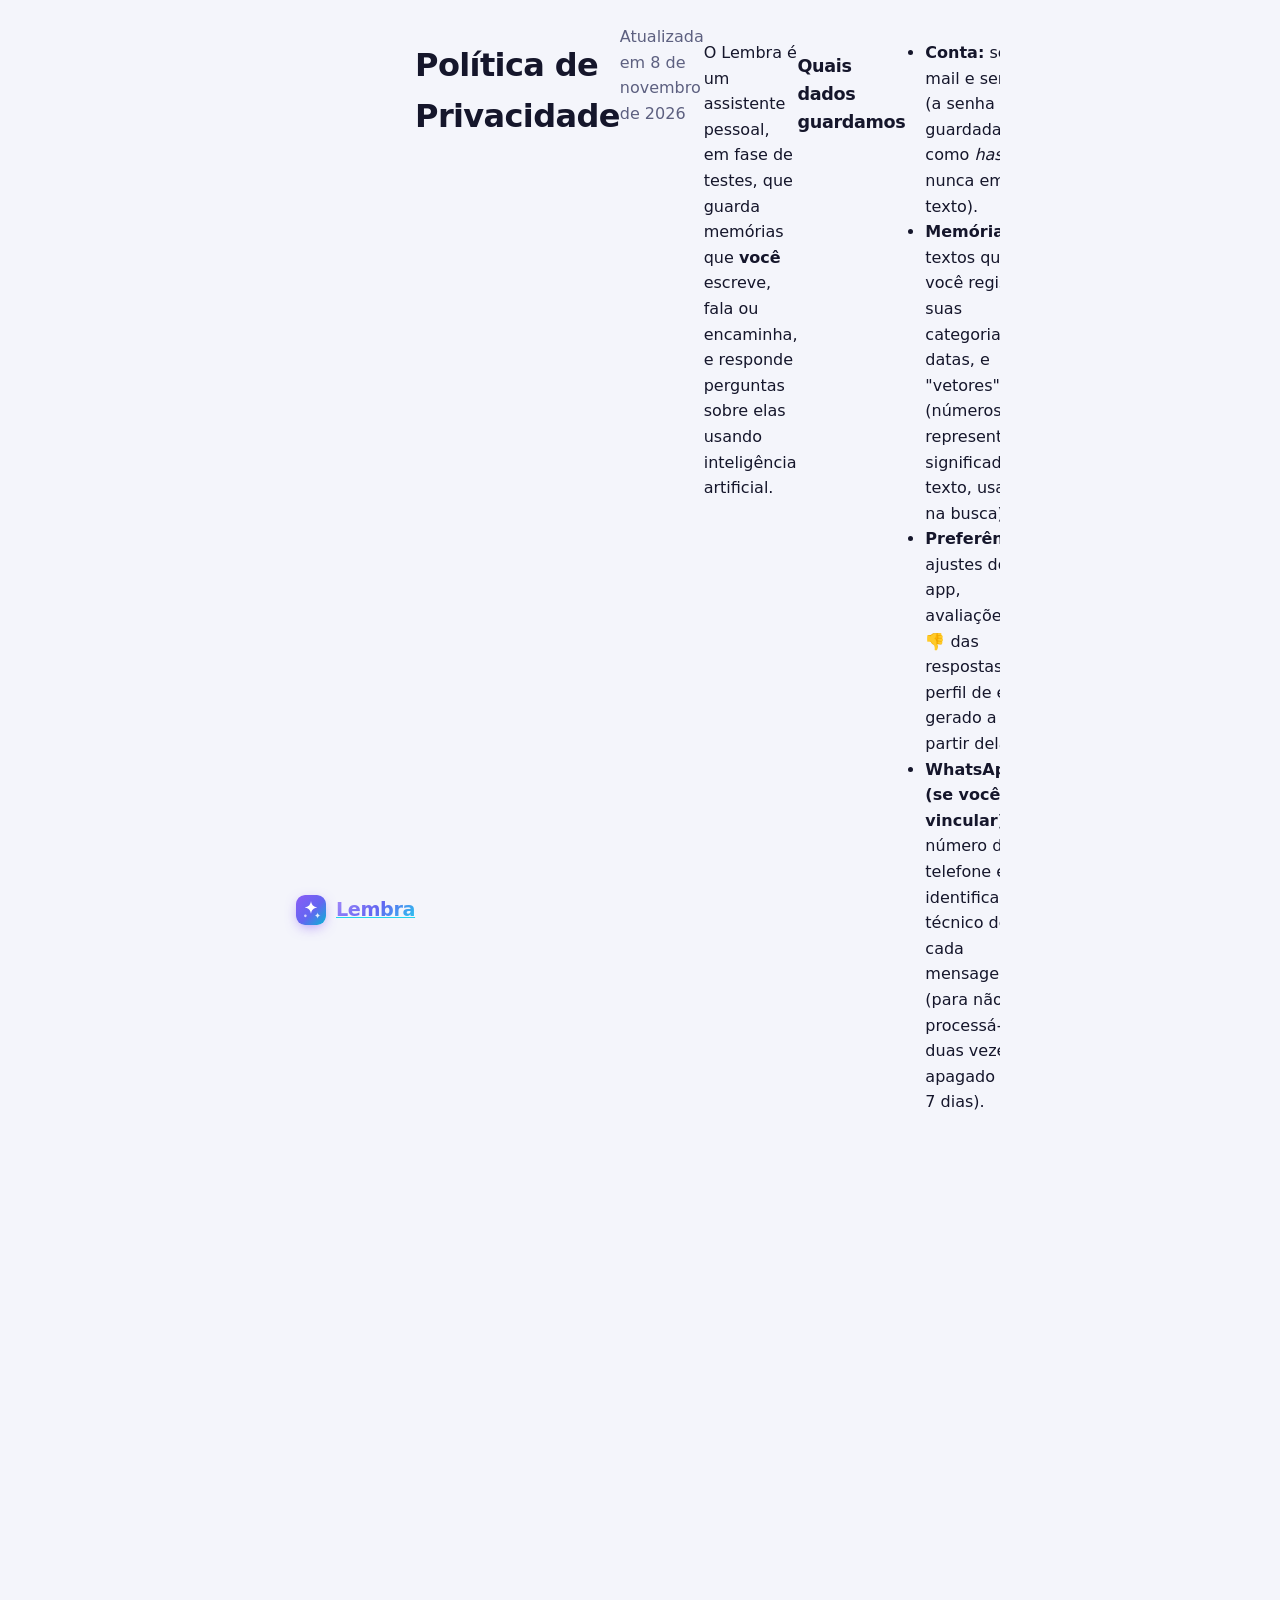
==== commit 5975550b: "Política de privacidade: exportar e apagar a conta agora são feitos no app Revisão do PR #7, achado " ====
--- a/web/privacidade.html
+++ b/web/privacidade.html
@@ -20,7 +20,7 @@
   <main class="doc">
     <a class="marca" href="./"><img src="icons/icon.svg" alt="" width="28" height="28"> <span class="titulo-gradiente">Lembra</span></a>
     <h1>Política de Privacidade</h1>
-    <p class="atualizado">Atualizada em 4 de novembro de 2026</p>
+    <p class="atualizado">Atualizada em 8 de novembro de 2026</p>
 
     <p>O Lembra é um assistente pessoal, em fase de testes, que guarda memórias que <b>você</b> escreve,
       fala ou encaminha, e responde perguntas sobre elas usando inteligência artificial.</p>
@@ -51,7 +51,8 @@
     <ul>
       <li><b>Memórias:</b> apague qualquer memória a qualquer momento em <i>Memórias</i>.</li>
       <li><b>WhatsApp:</b> desvincule em <i>Ajustes → WhatsApp</i>; o Lembra deixa de responder ao seu número.</li>
-      <li><b>Conta inteira:</b> peça a exclusão ao responsável pelo app (contato abaixo). Ao excluir a conta, todas as memórias, ajustes e vínculos são apagados em definitivo.</li>
+      <li><b>Levar seus dados:</b> em <i>Ajustes → Conta → Baixar meus dados</i> você recebe um arquivo .json com tudo o que o Lembra guarda sobre você (memórias, categorias, ajustes, avaliações e vínculo do WhatsApp).</li>
+      <li><b>Conta inteira:</b> apague a sua conta em <i>Ajustes → Conta → Apagar minha conta</i> (pede a sua senha de novo). Todas as memórias, ajustes, avaliações e vínculos são apagados em definitivo, e isso não pode ser desfeito. Se não conseguir usar o app, peça a exclusão ao responsável (contato abaixo).</li>
     </ul>
 
     <h2>Contato</h2>
--- a/web/styles.css
+++ b/web/styles.css
@@ -623,3 +623,40 @@
 
 .link-privacidade { text-align: center; margin-top: 16px; }
 .link-privacidade a { color: var(--suave); }
+
+/* ---------- PWA: instalar e sem internet ---------- */
+.topo-acoes { display: flex; align-items: center; gap: 8px; }
+.instalar-caixa { display: flex; align-items: center; border-radius: 999px; background: var(--gradiente-suave);
+  box-shadow: inset 0 0 0 1px var(--borda-forte); animation: entrar 300ms cubic-bezier(.2, .8, .2, 1) both; }
+.instalar-caixa[hidden] { display: none; }
+.botao-instalar { display: inline-flex; align-items: center; gap: 6px; border: 0; background: none; color: var(--texto);
+  font: inherit; font-size: .85rem; font-weight: 600; padding: 8px 4px 8px 12px; cursor: pointer; }
+.botao-instalar .ic { width: 16px; height: 16px; }
+.instalar-fechar { border: 0; background: none; color: var(--suave); font-size: 1.1rem; line-height: 1;
+  padding: 8px 12px 8px 6px; cursor: pointer; }
+@media (hover: hover) { .instalar-fechar:hover, .botao-instalar:hover { color: var(--texto); } }
+.faixa-offline { position: fixed; left: 0; right: 0; bottom: calc(88px + var(--seguro-baixo)); margin: 0 16px; z-index: 19;
+  padding: 10px 14px; border-radius: 14px; font-size: .85rem; text-align: center; color: #fff;
+  background: rgba(120, 30, 45, .9); border: 1px solid rgba(251, 113, 133, .4); backdrop-filter: blur(14px); }
+.dialogo { max-width: min(420px, calc(100% - 32px)); border: 1px solid var(--borda-forte); border-radius: var(--raio);
+  background: var(--fundo-2); color: var(--texto); padding: 20px; }
+.dialogo::backdrop { background: rgba(0, 0, 0, .55); backdrop-filter: blur(4px); }
+.dialogo h3 { margin: 0 0 8px; }
+.dialogo .botao { width: 100%; margin-top: 8px; }
+
+/* ---------- Conversa com memória ---------- */
+.entendida { margin: 0 0 8px; font-size: .8rem; color: var(--suave); border-left: 2px solid var(--violeta); padding-left: 8px; }
+.entendida b { color: var(--texto); font-weight: 600; }
+.nova-conversa { display: flex; width: fit-content; align-items: center; gap: 6px; margin: 0 auto 8px;
+  border: 1px solid var(--borda-forte); background: var(--vidro-forte); color: var(--suave); border-radius: 999px;
+  font: inherit; font-size: .8rem; font-weight: 600; padding: 6px 12px; cursor: pointer; backdrop-filter: blur(14px); }
+.nova-conversa[hidden] { display: none; }
+.nova-conversa .ic { width: 14px; height: 14px; }
+@media (hover: hover) { .nova-conversa:hover { color: var(--texto); } }
+
+/* ---------- Minha conta ---------- */
+.zona-perigo { border-color: rgba(251, 113, 133, .35); }
+.zona-perigo h3 { color: var(--erro); }
+.botao.perigo-botao { background: linear-gradient(135deg, #e11d48, #fb7185); color: #fff; width: 100%; }
+.botao.perigo-botao:disabled { opacity: .4; cursor: not-allowed; }
+.botao.perigo-botao .ic { width: 17px; height: 17px; }
